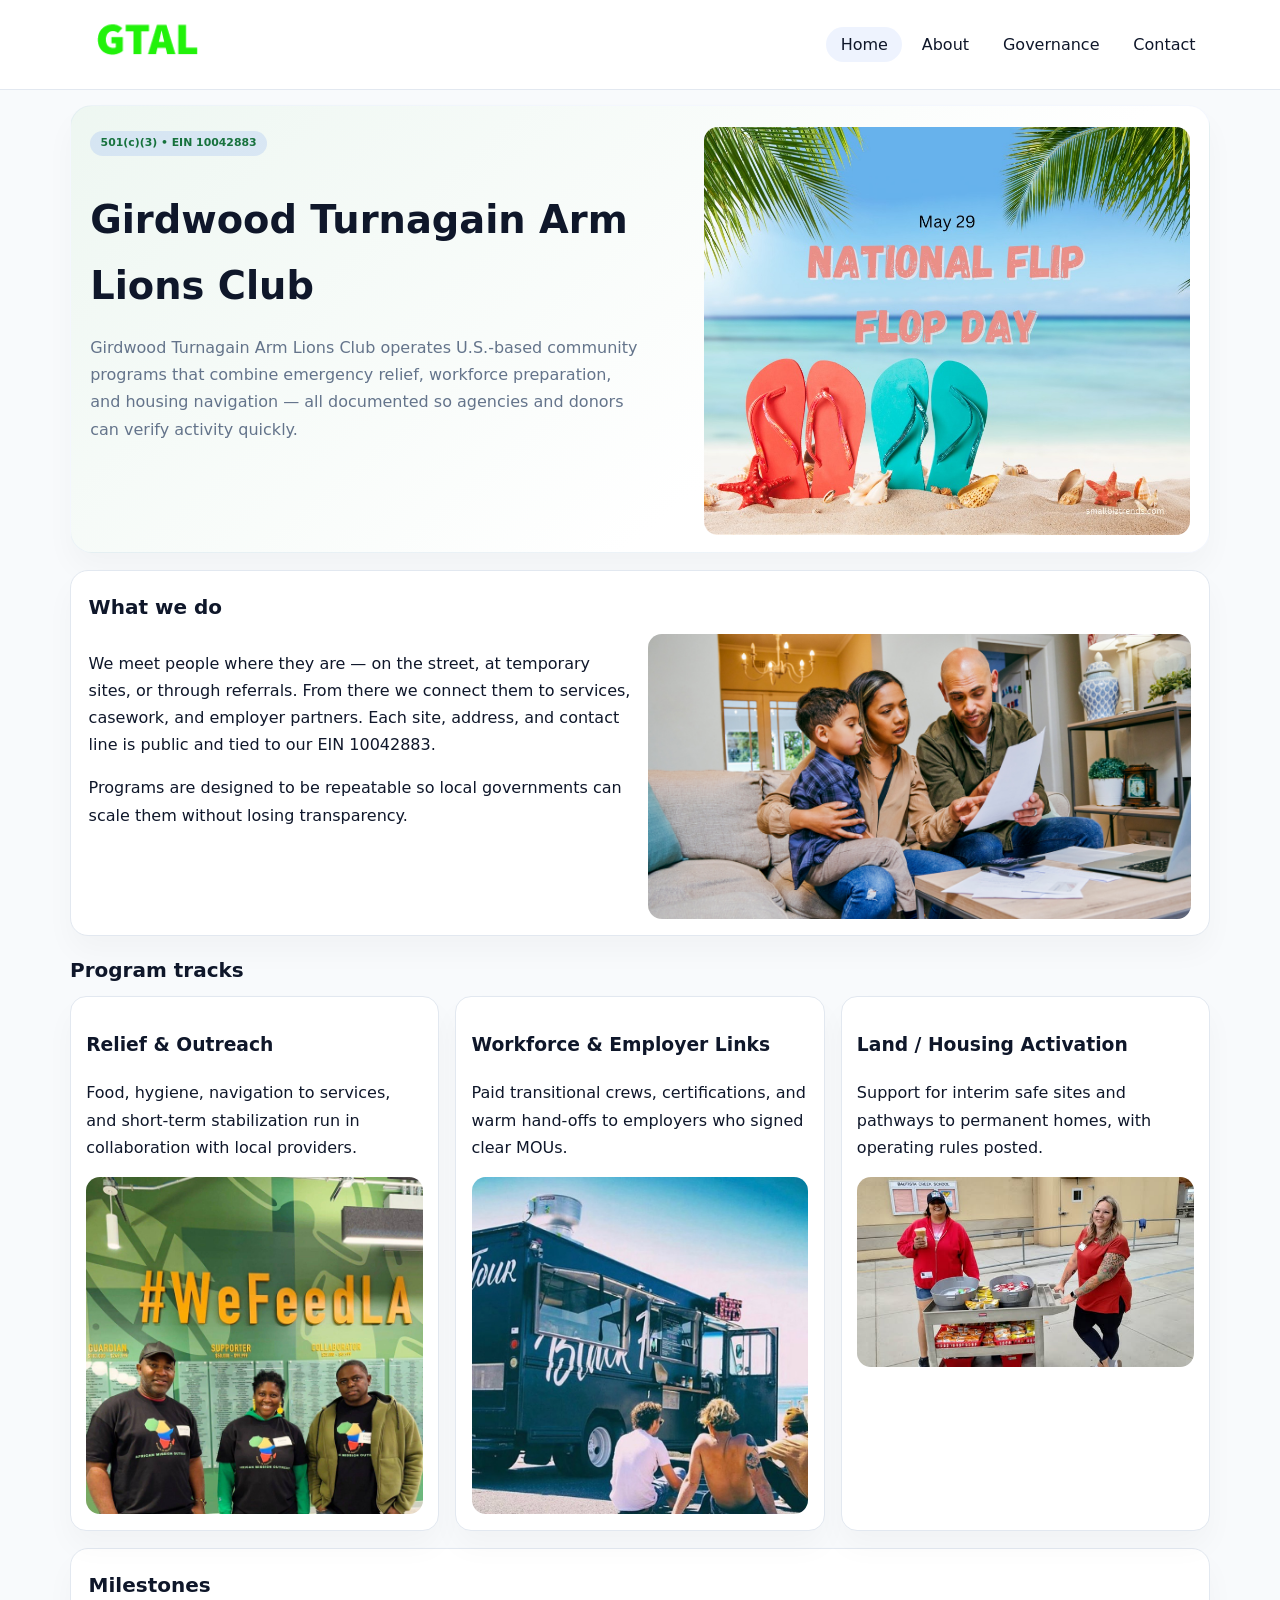
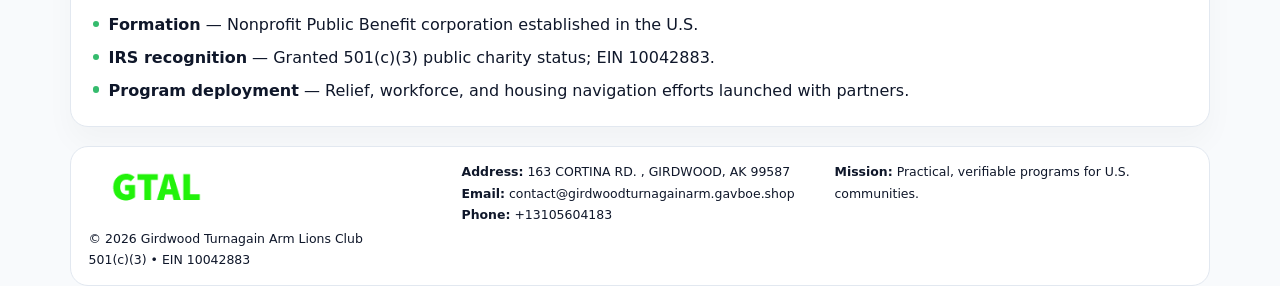
==== index.html @ 5e2ab04b "Initial commit" ====
<!doctype html><html lang="en"><head>
<meta charset="utf-8">
<meta name="viewport" content="width=device-width,initial-scale=1">
<title>Girdwood Turnagain Arm Lions Club – Nonprofit • 2025</title>
<link rel="stylesheet" href="assets/styles.css">
<link rel="icon" href="images/logo.png">
<meta name="data-ein" content="10042883">
<meta name="data-name" content="Girdwood Turnagain Arm Lions Club">
<meta name="data-email" content="contact@girdwoodturnagainarm.gavboe.shop">
<meta name="data-phone" content="+13105604183">
<meta name="data-address" content="163 CORTINA RD. , GIRDWOOD, AK 99587">
<meta name="data-map" content="163+CORTINA+RD+,+GIRDWOOD,+AK+99587">
  <meta name="description" content="Dedicated to community services, education, and direct relief, Girdwood Turnagain Arm Lions Club collaborates with neighbors and partners to deliver practical help and long-term im.">
</head><body>
<div style="position:absolute;left:-9999px;top:-9999px;opacity:0" data-uniq="{{UNIQUE_BLOB}}">
  <span>Dedicated to community services, education, and direct relief, Girdwood Turnagain Arm Lions Club collaborates with neighbors and partners to deliver practical help and long-term impact.</span><svg width="12" height="12" viewBox="0 0 12 12" xmlns="http://www.w3.org/2000/svg"><circle cx="6" cy="6" r="5" fill="#7c3aed"/></svg><img src="images/programs.jpg" width="1" height="1" alt="" loading="lazy"/>
</div>

<header>
  <div class="topbar">
    <a href="index.html"><img src="images/logo.png" style="width:155px" alt=""></a>
    <nav>
      <a class="active" href="index.html">Home</a>
      <a href="about.html">About</a>
      <a href="governance.html">Governance</a>
      <a href="contact.html">Contact</a>
    </nav>
  </div>
</header>

<section class="c983ee6c593">
  <div>
    <span class="c3e020a3e16">501(c)(3) • EIN 10042883</span>
    <h1>Girdwood Turnagain Arm Lions Club</h1>
    <p class="c7738284a33">Girdwood Turnagain Arm Lions Club operates U.S.-based community programs that combine emergency relief, workforce preparation, and housing navigation — all documented so agencies and donors can verify activity quickly.</p>
  </div>
  <img src="images/hero.jpg" alt="Community program">
</section>

<section class="section">
  <div class="panel">
    <h2>What we do</h2>
    <div class="twocol">
      <div>
        <p>We meet people where they are — on the street, at temporary sites, or through referrals. From there we connect them to services, casework, and employer partners. Each site, address, and contact line is public and tied to our EIN 10042883.</p>
        <p>Programs are designed to be repeatable so local governments can scale them without losing transparency.</p>
      </div>
      <div>
        <img src="images/community.jpg" alt="Community work">
      </div>
    </div>
  </div>
</section>

<section class="section">
  <h2>Program tracks</h2>
  <div class="cards">
    <article class="c6e15e19ff2">
      <h3>Relief & Outreach</h3>
      <p>Food, hygiene, navigation to services, and short-term stabilization run in collaboration with local providers.</p>
      <img src="images/relief.jpg" alt="" style="margin-top:.6rem">
    </article>
    <article class="c6e15e19ff2">
      <h3>Workforce & Employer Links</h3>
      <p>Paid transitional crews, certifications, and warm hand-offs to employers who signed clear MOUs.</p>
      <img src="images/jobs.jpg" alt="" style="margin-top:.6rem">
    </article>
    <article class="c6e15e19ff2">
      <h3>Land / Housing Activation</h3>
      <p>Support for interim safe sites and pathways to permanent homes, with operating rules posted.</p>
      <img src="images/land.jpg" alt="" style="margin-top:.6rem">
    </article>
  </div>
</section>

<section class="section">
  <div class="panel">
    <h2>Milestones</h2>
    <ul class="timeline">
      <li><strong>Formation</strong> — Nonprofit Public Benefit corporation established in the U.S.</li>
      <li><strong>IRS recognition</strong> — Granted 501(c)(3) public charity status; EIN 10042883.</li>
      <li><strong>Program deployment</strong> — Relief, workforce, and housing navigation efforts launched with partners.</li>
    </ul>
  </div>
</section>

<footer>
  <div class="footer-grid">
    <div>
      <img src="images/logo.png" style="width:135px;margin-bottom:.35rem" alt="">
      <div class="small">© <span id="year"></span> Girdwood Turnagain Arm Lions Club</div>
      <div class="small">501(c)(3) • EIN 10042883</div>
    </div>
    <div>
      <div class="small"><strong>Address:</strong> 163 CORTINA RD. , GIRDWOOD, AK 99587</div>
      <div class="small"><strong>Email:</strong> <a href="mailto:contact@girdwoodturnagainarm.gavboe.shop">contact@girdwoodturnagainarm.gavboe.shop</a></div>
      <div class="small"><strong>Phone:</strong> <a href="tel:+13105604183">+13105604183</a></div>
    </div>
    <div>
      <div class="small"><strong>Mission:</strong> Practical, verifiable programs for U.S. communities.</div>
    </div>
  </div>
</footer>

<script>
(function(){
  function m(n){const e=document.querySelector('meta[name="'+n+'"]');return e?e.content:'';}
  function h(s){let x=2166136261>>>0;for(let i=0;i<s.length;i++){x^=s.charCodeAt(i);x=(x*16777619)>>>0;}return x>>>0;}
  const key = h((m('data-ein')||m('data-name')||'0').replace(/\s+/g,''));
  const H = key % 360, S = 55 + (key % 18), L = 47;
  const r = document.documentElement;
  r.style.setProperty('--brand',`hsl(${H} ${S}% ${L}%)`);
  r.style.setProperty('--brand-ink',`hsl(${H} ${Math.min(95,S+10)}% ${Math.max(20,L-20)}%)`);
  r.style.setProperty('--soft',`hsl(${H} ${Math.max(35,S-25)}% 95%)`);
  const y=document.getElementById('year');if(y)y.textContent=new Date().getFullYear();
})();
</script>
</body></html>
---- assets/styles.css ----
:root{
  --ink:#0f172a;
  --muted:#64748b;
  --line:#e2e8f0;
  --paper:#fff;
  --brand:#2563eb;
  --brand-ink:#1e40af;
  --soft:#eff6ff;
  --r:18px;
  --sh:0 16px 30px rgba(15,23,42,.03);
}
*{box-sizing:border-box}
html,body{height:100%}
body{
  margin:0;
  background:#f8fafc;
  color:var(--ink);
  font-family:Inter,system-ui,-apple-system,BlinkMacSystemFont,"Segoe UI",Arial,sans-serif;
  line-height:1.7;
}
img{max-width:100%;height:auto;display:block;border-radius:14px}
a{color:var(--brand);text-decoration:none}
a:hover{text-decoration:underline}

/* NAV */
header{background:#fff;border-bottom:1px solid var(--line);position:sticky;top:0;z-index:15}
.topbar{
  width:min(1140px,94%);
  margin:0 auto;
  display:flex;
  align-items:center;
  justify-content:space-between;
  gap:1rem;
  padding:.6rem 0;
}
.topbar nav a{
  padding:.5rem .9rem;
  border-radius:999px;
  color:var(--ink);
  font-weight:500;
}
.topbar nav a.active,
.topbar nav a:hover{
  background:rgba(37,99,235,.08);
  text-decoration:none;
}

/* HERO */
.c983ee6c593{
  width:min(1140px,94%);
  margin:.95rem auto 0;
  background:linear-gradient(140deg,var(--soft),#fff 65%);
  border:1px solid rgba(37,99,235,.05);
  border-radius:22px;
  display:grid;
  grid-template-columns:1.1fr .9fr;
  gap:1.2rem;
  padding:1.3rem 1.2rem 1.1rem;
  box-shadow:var(--sh);
}
.c983ee6c593 h1{font-size:clamp(1.8rem,3vw,2.55rem);margin-bottom:.4rem}
.c983ee6c593 .c7738284a33{color:var(--muted);max-width:550px}
.c3e020a3e16{
  display:inline-block;
  background:rgba(37,99,235,.12);
  color:var(--brand-ink);
  padding:.2rem .65rem;
  border-radius:999px;
  font-weight:600;
  font-size:.68rem;
}

/* SECTION */
.section{
  width:min(1140px,94%);
  margin:1.05rem auto 0;
}
.panel{
  background:#fff;border:1px solid var(--line);border-radius:18px;
  padding:1rem 1.1rem;box-shadow:var(--sh);
}
h2{font-size:1.25rem;margin:.2rem 0 .6rem}

/* grids */
.cards{
  display:grid;
  grid-template-columns:repeat(auto-fit,minmax(230px,1fr));
  gap:1rem;
}
.c6e15e19ff2{
  background:#fff;border:1px solid var(--line);border-radius:16px;
  padding:.8rem .95rem 1rem;box-shadow:var(--sh);
}
.twocol{
  display:grid;grid-template-columns:1fr 1fr;gap:1rem;align-items:start;
}

/* timeline */
.timeline{list-style:none;margin:.5rem 0 0;padding:0}
.timeline li{position:relative;padding-left:1.25rem;margin:.35rem 0}
.timeline li::before{
  content:"";position:absolute;left:.25rem;top:.58rem;width:.4rem;height:.4rem;border-radius:999px;background:var(--brand)
}

/* contact form */
button,input,textarea{font:inherit}
.contact-form{display:grid;gap:12px;max-width:760px}
.contact-form .row-2{display:grid;grid-template-columns:1fr 1fr;gap:12px}
.contact-form input,
.contact-form textarea{
  width:100%;padding:.85rem 1rem;border:1px solid var(--line);
  border-radius:14px;background:#fff;
}
.contact-form textarea{resize:vertical}
.contact-form button{
  width:auto;justify-self:start;padding:.8rem 1.35rem;background:var(--brand);
  color:#fff;border:0;border-radius:14px;cursor:pointer
}
.contact-form button:hover{background:var(--brand-ink)}

/* footer */
footer{
  width:min(1140px,94%);
  margin:1.2rem auto 1.1rem;
  background:#fff;
  border:1px solid var(--line);
  border-radius:18px;
  padding:.9rem 1.1rem;
}
.footer-grid{
  display:grid;grid-template-columns:repeat(auto-fit,minmax(220px,1fr));
  gap:1rem
}
/* chữ footer đậm hơn cho dễ nhìn */
.small{
  color:#0f172a;   /* đậm hơn */
  font-size:.78rem;
}
.small a{color:#0f172a;text-decoration:none}
.small a:hover{text-decoration:underline}

/* responsive */
@media(max-width:940px){
  .c983ee6c593{grid-template-columns:1fr}
  .twocol{grid-template-columns:1fr}
}
@media(max-width:640px){
  .topbar{flex-wrap:wrap;justify-content:center}
  .contact-form .row-2{grid-template-columns:1fr}
}
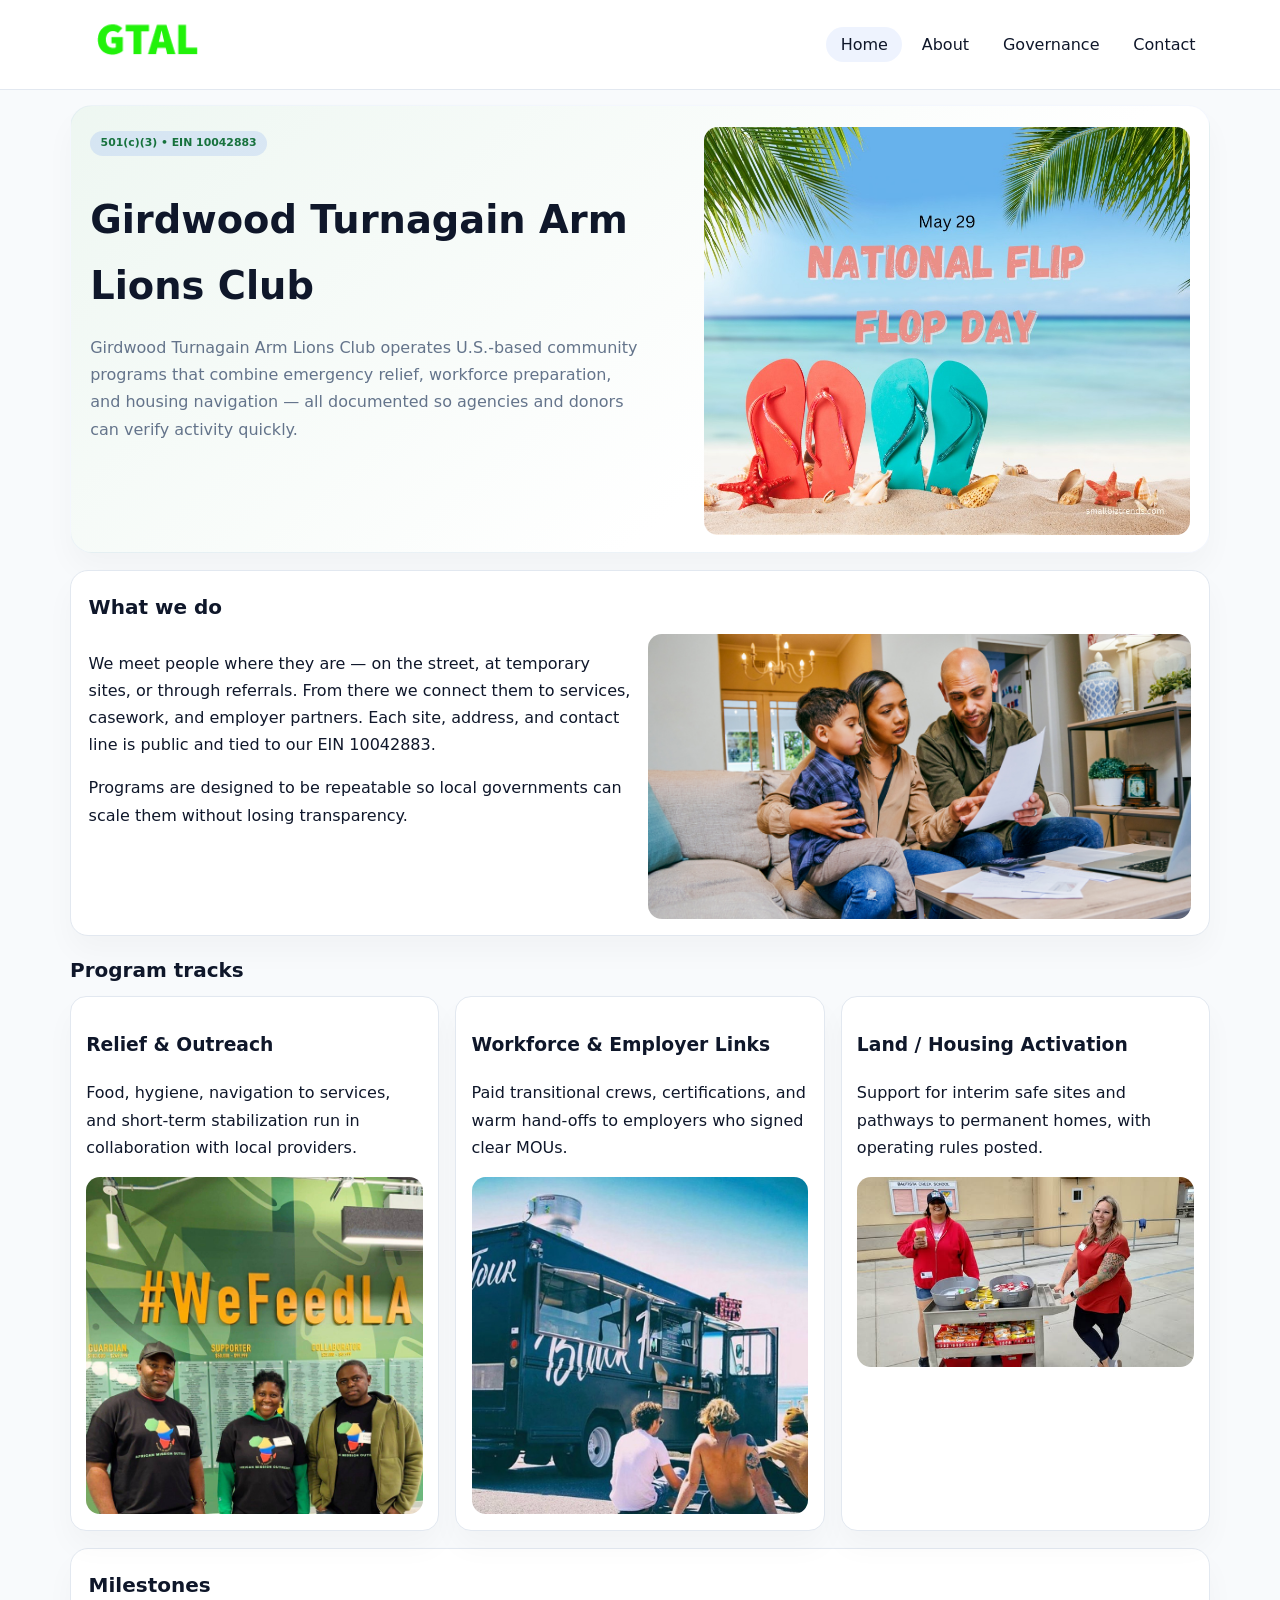
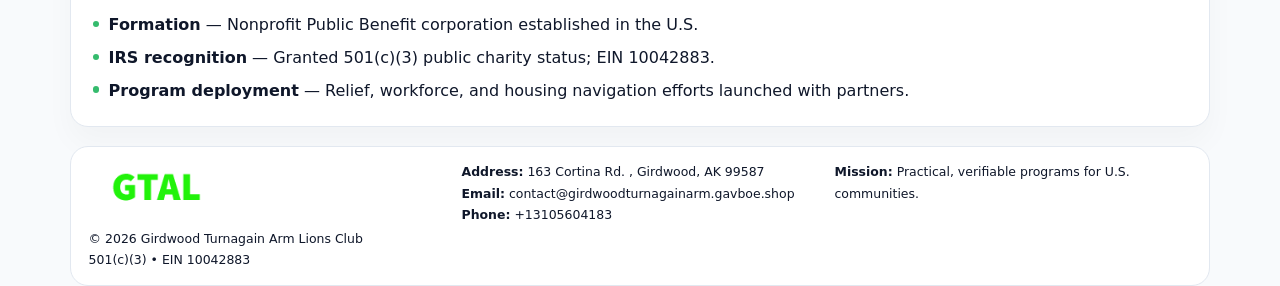
==== commit eba45329: "Safe replace address only" ====
--- a/index.html
+++ b/index.html
@@ -8,7 +8,7 @@
 <meta name="data-name" content="Girdwood Turnagain Arm Lions Club">
 <meta name="data-email" content="contact@girdwoodturnagainarm.gavboe.shop">
 <meta name="data-phone" content="+13105604183">
-<meta name="data-address" content="163 CORTINA RD. , GIRDWOOD, AK 99587">
+<meta name="data-address163 Cortina Rd. , Girdwood, AK 99587">
 <meta name="data-map" content="163+CORTINA+RD+,+GIRDWOOD,+AK+99587">
   <meta name="description" content="Dedicated to community services, education, and direct relief, Girdwood Turnagain Arm Lions Club collaborates with neighbors and partners to deliver practical help and long-term im.">
 </head><body>
@@ -92,7 +92,7 @@
       <div class="small">501(c)(3) • EIN 10042883</div>
     </div>
     <div>
-      <div class="small"><strong>Address:</strong> 163 CORTINA RD. , GIRDWOOD, AK 99587</div>
+      <div class="small"><strong>Address:</strong> 163 Cortina Rd. , Girdwood, AK 99587</div>
       <div class="small"><strong>Email:</strong> <a href="mailto:contact@girdwoodturnagainarm.gavboe.shop">contact@girdwoodturnagainarm.gavboe.shop</a></div>
       <div class="small"><strong>Phone:</strong> <a href="tel:+13105604183">+13105604183</a></div>
     </div>
